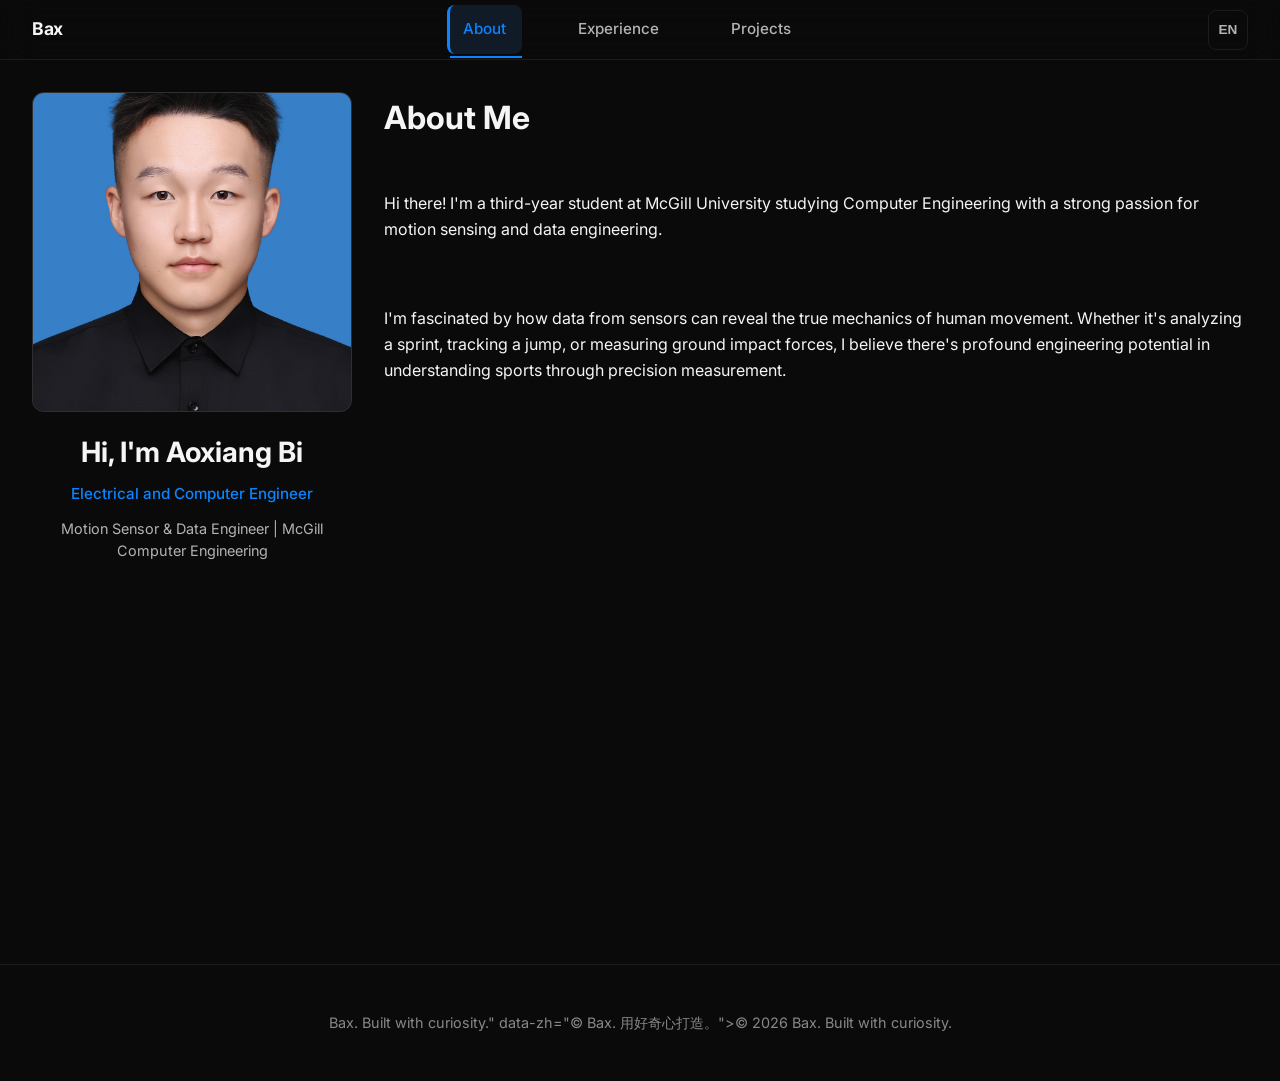
==== index.html @ c78d2fb8 "Initial commit" ====
<!DOCTYPE html>
<html lang="en">
<head>
    <meta charset="UTF-8" />
    <meta name="viewport" content="width=device-width, initial-scale=1" />
    <title>Bax Portfolio</title>
    <meta name="description" content="Minimal personal portfolio for Bax" />
    <link rel="preconnect" href="https://fonts.googleapis.com" />
    <link rel="preconnect" href="https://fonts.gstatic.com" crossorigin />
    <link href="https://fonts.googleapis.com/css2?family=Inter:wght@300;400;500;600;700&display=swap" rel="stylesheet" />
    <link rel="stylesheet" href="styles/main.css" />
</head>
<body>
    <!-- Top Navigation Bar -->
    <nav class="top-nav">
        <div class="nav-container">
            <div class="nav-logo">Bax</div>
            <ul class="nav-links">
                <li><a href="index.html" class="nav-link active" data-en="About" data-zh="关于">About</a></li>
                <li><a href="experience.html" class="nav-link" data-en="Experience" data-zh="经历">Experience</a></li>
                <li><a href="projects.html" class="nav-link" data-en="Projects" data-zh="项目">Projects</a></li>
            </ul>
            <button class="lang-toggle" id="langToggle" aria-label="Toggle language">EN</button>
        </div>
    </nav>

    <div class="layout-container">
        <!-- Left sidebar with profile -->
        <aside class="profile-sidebar">
            <div class="profile-content">
                <div class="profile-avatar">
                    <img src="assets/1.JPG" alt="Aoxiang Bi" />
                </div>
                <div class="profile-info">
                    <h1 class="profile-name" data-en="Hi, I'm Aoxiang Bi" data-zh="你好，我是毕翱翔">Hi, I'm Aoxiang Bi</h1>
                    <p class="profile-title" data-en="Electrical and Computer Engineer" data-zh="电气与计算机工程师">Electrical and Computer Engineer</p>
                    <p class="profile-bio" data-en="Motion Sensor & Data Engineer | McGill Computer Engineering" data-zh="运动传感器&数据工程师 | 麦吉尔大学计算机工程">Motion Sensor & Data Engineer | McGill Computer Engineering</p>
                    <div class="profile-tags">
                    </div>
                </div>
                </aside>

        <!-- Main content area -->
        <main class="main-content">
        <section id="about" class="content-section">
            <h2 data-en="About Me" data-zh="关于我">About Me</h2>
            <div class="section-content">
                <p data-en="Hi there! I'm a third-year student at McGill University studying Computer Engineering with a strong passion for motion sensing and data engineering." data-zh="你好！我是麦吉尔大学计算机工程专业的三年级学生，对运动传感和数据工程充满热情。">Hi there! I'm a third-year student at McGill University studying Computer Engineering with a strong passion for motion sensing and data engineering.</p>
                <p data-en="I'm fascinated by how data from sensors can reveal the true mechanics of human movement. Whether it's analyzing a sprint, tracking a jump, or measuring ground impact forces, I believe there's profound engineering potential in understanding sports through precision measurement." data-zh="我对传感器数据如何揭示人类运动的真实机制着迷。无论是分析冲刺、追踪跳跃还是测量地面冲击力，我相信通过精密测量来理解运动有着深远的工程潜力。">I'm fascinated by how data from sensors can reveal the true mechanics of human movement. Whether it's analyzing a sprint, tracking a jump, or measuring ground impact forces, I believe there's profound engineering potential in understanding sports through precision measurement.</p>
            </div>
        </section>

        </main>
    </div>

    <footer class="footer">
        <p data-en="© <span id=\"year\"></span> Bax. Built with curiosity." data-zh="© <span id=\"year\"></span> Bax. 用好奇心打造。">© <span id="year"></span> Bax. Built with curiosity.</p>
    </footer>

    <script src="scripts/main.js" defer></script>
</body>
</html>
---- styles/main.css ----
:root {
    color-scheme: dark;
    --page-bg: #0a0a0a;
    --sidebar-bg: #1a1a1a;
    --content-bg: #0f0f0f;
    --card-bg: #161616;
    --surface: #1d1d1d;
    --text-primary: #f5f5f5;
    --text-secondary: #b3b3b3;
    --text-muted: #888888;
    --accent: #0a84ff;
    --accent-hover: #0071e3;
    --border: rgba(255, 255, 255, 0.08);
    --border-light: rgba(255, 255, 255, 0.04);
    --radius-lg: 12px;
    --radius-md: 8px;
    --radius-sm: 6px;
    --shadow-sm: 0 2px 8px rgba(0, 0, 0, 0.3);
    --shadow-md: 0 8px 24px rgba(0, 0, 0, 0.4);
}

* {
    box-sizing: border-box;
}

body {
    margin: 0;
    font-family: 'Inter', system-ui, -apple-system, BlinkMacSystemFont, 'Segoe UI', sans-serif;
    background: var(--page-bg);
    color: var(--text-primary);
    line-height: 1.6;
    min-height: 100vh;
}

img, svg {
    max-width: 100%;
    display: block;
}

a {
    color: inherit;
    text-decoration: none;
}

/* Top Navigation */
.top-nav {
    position: fixed;
    top: 0;
    left: 0;
    right: 0;
    height: 60px;
    background: rgba(10, 10, 10, 0.8);
    backdrop-filter: blur(20px);
    border-bottom: 1px solid var(--border);
    z-index: 100;
}

.nav-container {
    max-width: 1400px;
    height: 100%;
    margin: 0 auto;
    padding: 0 2rem;
    display: flex;
    justify-content: space-between;
    align-items: center;
}

.nav-logo {
    font-size: 1.1rem;
    font-weight: 700;
    letter-spacing: -0.02em;
}

.nav-links {
    list-style: none;
    margin: 0;
    padding: 0;
    display: flex;
    gap: 2.5rem;
}

.lang-toggle {
    display: flex;
    align-items: center;
    justify-content: center;
    width: 40px;
    height: 40px;
    border-radius: var(--radius-md);
    background: transparent;
    border: 1px solid var(--border);
    color: var(--text-secondary);
    font-size: 0.85rem;
    font-weight: 600;
    cursor: pointer;
    transition: all 0.2s ease;
    margin-left: 1rem;
}

.lang-toggle:hover {
    color: var(--text-primary);
    border-color: rgba(255, 255, 255, 0.12);
    background: rgba(10, 132, 255, 0.08);
}

.nav-link {
    display: inline-block;
    font-size: 0.95rem;
    color: var(--text-secondary);
    font-weight: 400;
    transition: color 0.2s ease;
    position: relative;
    padding-bottom: 2px;
}

.nav-link::after {
    content: '';
    position: absolute;
    bottom: -4px;
    left: 0;
    width: 0;
    height: 2px;
    background: var(--accent);
    transition: width 0.3s ease;
}

.nav-link:hover {
    color: var(--text-primary);
}

.nav-link.active {
    color: var(--text-primary);
}

.nav-link.active::after {
    width: 100%;
}

/* Layout */
.layout-container {
    display: grid;
    grid-template-columns: 320px 1fr;
    gap: 2rem;
    min-height: 100vh;
    max-width: 1400px;
    margin: 0 auto;
    padding: 2rem;
    padding-top: calc(60px + 2rem);
}

/* Sidebar */
.profile-sidebar {
    position: sticky;
    top: calc(60px + 2rem);
    height: fit-content;
    border-radius: var(--radius-lg);
    background: transparent;
    padding: 0;
    border: none;
}

.profile-content {
    display: flex;
    flex-direction: column;
    gap: 1.5rem;
    text-align: center;
}

.profile-avatar {
    width: 100%;
    aspect-ratio: 1;
    border-radius: var(--radius-lg);
    overflow: hidden;
    background: var(--surface);
    border: 1px solid var(--border);
}

.profile-avatar img {
    width: 100%;
    height: 100%;
    object-fit: cover;
}

.profile-info {
    display: flex;
    flex-direction: column;
    gap: 0.75rem;
}

.profile-name {
    font-size: 1.75rem;
    font-weight: 700;
    margin: 0;
    line-height: 1.2;
}

.profile-title {
    font-size: 0.95rem;
    color: var(--accent);
    font-weight: 500;
    margin: 0;
}

.profile-bio {
    font-size: 0.9rem;
    color: var(--text-secondary);
    margin: 0;
    line-height: 1.5;
}

.profile-tags {
    display: flex;
    flex-wrap: wrap;
    gap: 0.5rem;
    margin-top: 0.5rem;
    justify-content: center;
}

.tag {
    display: inline-block;
    padding: 0.35rem 0.75rem;
    background: var(--surface);
    border: 1px solid var(--border);
    border-radius: var(--radius-sm);
    font-size: 0.8rem;
    color: var(--text-secondary);
    font-weight: 500;
}

.profile-nav ul {
    list-style: none;
    margin: 0;
    padding: 0;
    display: flex;
    flex-direction: column;
    gap: 0.5rem;
    padding-top: 1rem;
    border-top: 1px solid var(--border);
}

.nav-link {
    display: block;
    padding: 0.75rem 1rem;
    border-radius: var(--radius-md);
    color: var(--text-secondary);
    transition: all 0.2s ease;
    font-size: 0.95rem;
    font-weight: 500;
    position: relative;
}

.nav-link:hover {
    color: var(--accent);
    background: rgba(74, 158, 255, 0.08);
}

.nav-link.active {
    color: var(--accent);
    background: rgba(74, 158, 255, 0.12);
    border-left: 3px solid var(--accent);
    padding-left: calc(1rem - 3px);
}

/* Main Content */
.main-content {
    display: flex;
    flex-direction: column;
    gap: 0;
}

.content-section {
    padding: 3rem 0;
    border-bottom: 1px solid var(--border-light);
}

.content-section:first-child {
    padding-top: 0;
}

.content-section:last-child {
    border-bottom: none;
    padding-bottom: 0;
}

.content-section h2 {
    font-size: 2rem;
    font-weight: 700;
    margin: 0 0 2rem 0;
    color: var(--text-primary);
}

.section-content {
    display: flex;
    flex-direction: column;
    gap: 2rem;
}

.experience-item,
.project-item {
    border-radius: var(--radius-md);
    padding: 1.5rem;
    background: var(--surface);
    border: 1px solid var(--border);
    transition: all 0.2s ease;
}

.experience-item:hover,
.project-item:hover {
    background: rgba(10, 132, 255, 0.04);
    border-color: rgba(10, 132, 255, 0.2);
}

.experience-item h3,
.project-item h3 {
    font-size: 1.15rem;
    margin: 0 0 0.5rem 0;
    color: var(--text-primary);
}

.meta {
    font-size: 0.85rem;
    color: var(--text-muted);
    margin: 0 0 0.75rem 0;
    text-transform: uppercase;
    letter-spacing: 0.05em;
    font-weight: 500;
}

.experience-item p,
.project-item p {
    margin: 0;
    color: var(--text-secondary);
    font-size: 0.95rem;
    line-height: 1.6;
}

/* Footer */
.footer {
    margin-top: 4rem;
    padding: 2rem 0;
    border-top: 1px solid var(--border);
    text-align: center;
    color: var(--text-muted);
    font-size: 0.9rem;
}

/* Responsive */
@media (max-width: 1024px) {
    .layout-container {
        grid-template-columns: 280px 1fr;
        gap: 1.5rem;
        padding: 1.5rem;
        padding-top: calc(60px + 1.5rem);
    }
    
    .nav-links {
        gap: 2rem;
    }
    
    .nav-link {
        font-size: 0.9rem;
    }
}

@media (max-width: 768px) {
    .nav-container {
        padding: 0 1rem;
    }
    
    .nav-logo {
        font-size: 1rem;
    }
    
    .nav-links {
        gap: 1.5rem;
    }
    
    .nav-link {
        font-size: 0.85rem;
    }
    
    .layout-container {
        grid-template-columns: 1fr;
        gap: 1rem;
        padding: 1rem;
        padding-top: calc(60px + 1rem);
    }
    
    .profile-sidebar {
        position: static;
    }
    
    .content-section h2 {
        font-size: 1.5rem;
    }
}

@media (max-width: 480px) {
    .top-nav {
        height: 50px;
    }
    
    .nav-container {
        padding: 0 0.75rem;
    }
    
    .nav-logo {
        font-size: 0.95rem;
    }
    
    .nav-links {
        gap: 1rem;
    }
    
    .nav-link {
        font-size: 0.8rem;
    }
    
    .layout-container {
        padding: 0.75rem;
        padding-top: calc(50px + 0.75rem);
    }
    
    .profile-name {
        font-size: 1.5rem;
    }
    
    .content-section {
        padding: 2rem 0;
    }
}




nav a:focus-visible {
    color: var(--text-primary);
    background: rgba(10, 132, 255, 0.12);
}
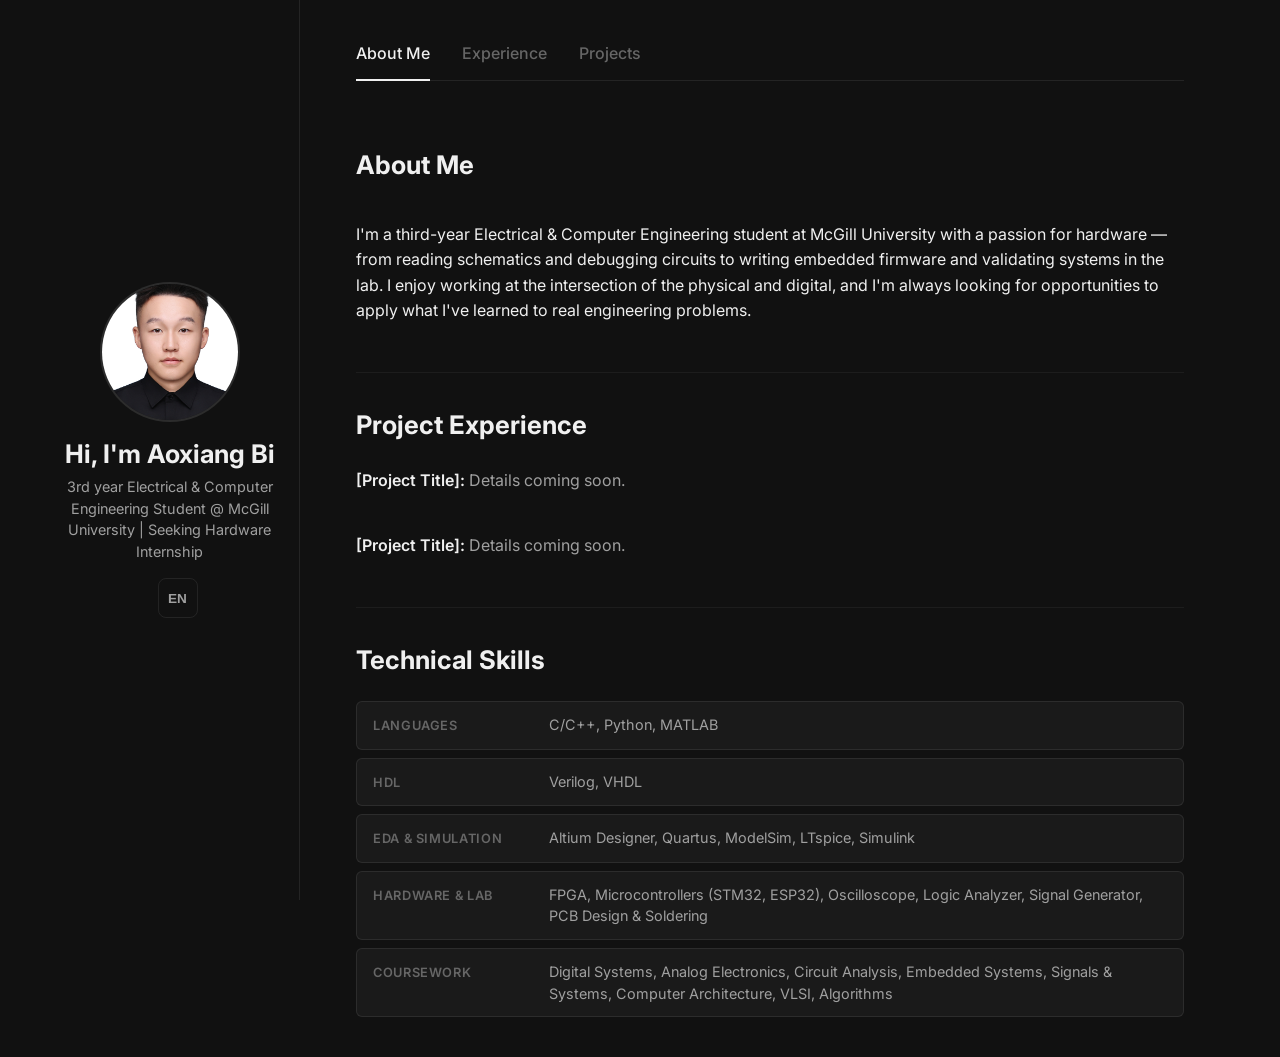
==== commit 0e2a7a0f: "first version" ====
--- a/index.html
+++ b/index.html
@@ -11,19 +11,6 @@
     <link rel="stylesheet" href="styles/main.css" />
 </head>
 <body>
-    <!-- Top Navigation Bar -->
-    <nav class="top-nav">
-        <div class="nav-container">
-            <div class="nav-logo">Bax</div>
-            <ul class="nav-links">
-                <li><a href="index.html" class="nav-link active" data-en="About" data-zh="关于">About</a></li>
-                <li><a href="experience.html" class="nav-link" data-en="Experience" data-zh="经历">Experience</a></li>
-                <li><a href="projects.html" class="nav-link" data-en="Projects" data-zh="项目">Projects</a></li>
-            </ul>
-            <button class="lang-toggle" id="langToggle" aria-label="Toggle language">EN</button>
-        </div>
-    </nav>
-
     <div class="layout-container">
         <!-- Left sidebar with profile -->
         <aside class="profile-sidebar">
@@ -33,30 +20,71 @@
                 </div>
                 <div class="profile-info">
                     <h1 class="profile-name" data-en="Hi, I'm Aoxiang Bi" data-zh="你好，我是毕翱翔">Hi, I'm Aoxiang Bi</h1>
-                    <p class="profile-title" data-en="Electrical and Computer Engineer" data-zh="电气与计算机工程师">Electrical and Computer Engineer</p>
-                    <p class="profile-bio" data-en="Motion Sensor & Data Engineer | McGill Computer Engineering" data-zh="运动传感器&数据工程师 | 麦吉尔大学计算机工程">Motion Sensor & Data Engineer | McGill Computer Engineering</p>
-                    <div class="profile-tags">
-                    </div>
+                    <p class="profile-bio" data-en="3rd year Electrical &amp; Computer Engineering Student @ McGill University | Seeking Hardware Internship" data-zh="麦吉尔大学电子与计算机工程专业三年级 | 寻求硬件实习机会">3rd year Electrical &amp; Computer Engineering Student @ McGill University | Seeking Hardware Internship</p>
                 </div>
-                </aside>
+                <button class="lang-toggle" id="langToggle" aria-label="Toggle language">EN</button>
+            </div>
+        </aside>
 
         <!-- Main content area -->
         <main class="main-content">
+
+            <nav class="content-tabs">
+                <a href="index.html" class="tab-link active" data-en="About Me" data-zh="关于我">About Me</a>
+                <a href="experience.html" class="tab-link" data-en="Experience" data-zh="经历">Experience</a>
+                <a href="projects.html" class="tab-link" data-en="Projects" data-zh="项目">Projects</a>
+            </nav>
+
         <section id="about" class="content-section">
             <h2 data-en="About Me" data-zh="关于我">About Me</h2>
             <div class="section-content">
-                <p data-en="Hi there! I'm a third-year student at McGill University studying Computer Engineering with a strong passion for motion sensing and data engineering." data-zh="你好！我是麦吉尔大学计算机工程专业的三年级学生，对运动传感和数据工程充满热情。">Hi there! I'm a third-year student at McGill University studying Computer Engineering with a strong passion for motion sensing and data engineering.</p>
-                <p data-en="I'm fascinated by how data from sensors can reveal the true mechanics of human movement. Whether it's analyzing a sprint, tracking a jump, or measuring ground impact forces, I believe there's profound engineering potential in understanding sports through precision measurement." data-zh="我对传感器数据如何揭示人类运动的真实机制着迷。无论是分析冲刺、追踪跳跃还是测量地面冲击力，我相信通过精密测量来理解运动有着深远的工程潜力。">I'm fascinated by how data from sensors can reveal the true mechanics of human movement. Whether it's analyzing a sprint, tracking a jump, or measuring ground impact forces, I believe there's profound engineering potential in understanding sports through precision measurement.</p>
+                <p data-en="I'm a third-year Electrical &amp; Computer Engineering student at McGill University with a passion for hardware — from reading schematics and debugging circuits to writing embedded firmware and validating systems in the lab. I enjoy working at the intersection of the physical and digital, and I'm always looking for opportunities to apply what I've learned to real engineering problems." data-zh="我是麦吉尔大学电子与计算机工程专业三年级学生，对硬件充满热情——从读懂原理图、调试电路，到编写嵌入式固件和在实验室中验证系统。我享受在物理与数字世界交汇处工作，始终寻找将所学应用于真实工程问题的机会。我正积极寻找硬件方向的实习机会，尤其关注测试与验证相关岗位。">I'm a third-year Electrical &amp; Computer Engineering student at McGill University with a passion for hardware — from reading schematics and debugging circuits to writing embedded firmware and validating systems in the lab. I enjoy working at the intersection of the physical and digital, and I'm always looking for opportunities to apply what I've learned to real engineering problems. I'm actively seeking hardware internship opportunities, with a particular interest in test and validation roles.</p>
+            </div>
+        </section>
+
+        <section id="project-experience" class="content-section">
+            <h2 data-en="Project Experience" data-zh="项目经历">Project Experience</h2>
+            <div class="section-content">
+                <div class="project-entry">
+                    <p><strong class="project-label" data-en="[Project Title]:" data-zh="[项目标题]:">[Project Title]:</strong> <span data-en="Details coming soon." data-zh="详情即将补充。">Details coming soon.</span></p>
+                </div>
+                <div class="project-entry">
+                    <p><strong class="project-label" data-en="[Project Title]:" data-zh="[项目标题]:">[Project Title]:</strong> <span data-en="Details coming soon." data-zh="详情即将补充。">Details coming soon.</span></p>
+                </div>
+            </div>
+        </section>
+
+        <section id="skills" class="content-section">
+            <h2 data-en="Technical Skills" data-zh="技术技能">Technical Skills</h2>
+            <div class="section-content">
+                <div class="skills-list">
+                    <div class="skill-row">
+                        <span class="skill-label" data-en="Languages" data-zh="编程语言">Languages</span>
+                        <span class="skill-value">C/C++, Python, MATLAB</span>
+                    </div>
+                    <div class="skill-row">
+                        <span class="skill-label" data-en="HDL" data-zh="硬件描述语言">HDL</span>
+                        <span class="skill-value">Verilog, VHDL</span>
+                    </div>
+                    <div class="skill-row">
+                        <span class="skill-label" data-en="EDA &amp; Simulation" data-zh="EDA与仿真">EDA &amp; Simulation</span>
+                        <span class="skill-value">Altium Designer, Quartus, ModelSim, LTspice, Simulink</span>
+                    </div>
+                    <div class="skill-row">
+                        <span class="skill-label" data-en="Hardware &amp; Lab" data-zh="硬件与实验室">Hardware &amp; Lab</span>
+                        <span class="skill-value">FPGA, Microcontrollers (STM32, ESP32), Oscilloscope, Logic Analyzer, Signal Generator, PCB Design &amp; Soldering</span>
+                    </div>
+                    <div class="skill-row">
+                        <span class="skill-label" data-en="Coursework" data-zh="相关课程">Coursework</span>
+                        <span class="skill-value">Digital Systems, Analog Electronics, Circuit Analysis, Embedded Systems, Signals &amp; Systems, Computer Architecture, VLSI, Algorithms</span>
+                    </div>
+                </div>
             </div>
         </section>
 
         </main>
     </div>
 
-    <footer class="footer">
-        <p data-en="© <span id=\"year\"></span> Bax. Built with curiosity." data-zh="© <span id=\"year\"></span> Bax. 用好奇心打造。">© <span id="year"></span> Bax. Built with curiosity.</p>
-    </footer>
-
     <script src="scripts/main.js" defer></script>
 </body>
 </html>
--- a/styles/main.css
+++ b/styles/main.css
@@ -1,17 +1,17 @@
 :root {
     color-scheme: dark;
-    --page-bg: #0a0a0a;
-    --sidebar-bg: #1a1a1a;
-    --content-bg: #0f0f0f;
-    --card-bg: #161616;
-    --surface: #1d1d1d;
-    --text-primary: #f5f5f5;
-    --text-secondary: #b3b3b3;
-    --text-muted: #888888;
+    --page-bg: #111111;
+    --sidebar-bg: #111111;
+    --content-bg: #111111;
+    --card-bg: #1a1a1a;
+    --surface: #1a1a1a;
+    --text-primary: #f0f0f0;
+    --text-secondary: #a0a0a0;
+    --text-muted: #666666;
     --accent: #0a84ff;
     --accent-hover: #0071e3;
     --border: rgba(255, 255, 255, 0.08);
-    --border-light: rgba(255, 255, 255, 0.04);
+    --border-light: rgba(255, 255, 255, 0.05);
     --radius-lg: 12px;
     --radius-md: 8px;
     --radius-sm: 6px;
@@ -138,40 +138,45 @@
 /* Layout */
 .layout-container {
     display: grid;
-    grid-template-columns: 320px 1fr;
-    gap: 2rem;
+    grid-template-columns: 260px 1fr;
+    gap: 0;
     min-height: 100vh;
-    max-width: 1400px;
+    max-width: 1200px;
     margin: 0 auto;
-    padding: 2rem;
-    padding-top: calc(60px + 2rem);
+    padding: 0;
 }
 
 /* Sidebar */
 .profile-sidebar {
     position: sticky;
-    top: calc(60px + 2rem);
-    height: fit-content;
-    border-radius: var(--radius-lg);
-    background: transparent;
-    padding: 0;
-    border: none;
+    top: 0;
+    height: 100vh;
+    background: var(--sidebar-bg);
+    border-right: 1px solid var(--border);
+    display: flex;
+    align-items: center;
+    justify-content: center;
+    padding: 2rem 1.5rem;
+    overflow-y: auto;
 }
 
 .profile-content {
     display: flex;
     flex-direction: column;
-    gap: 1.5rem;
+    gap: 1rem;
     text-align: center;
+    align-items: center;
+    width: 100%;
 }
 
 .profile-avatar {
-    width: 100%;
-    aspect-ratio: 1;
-    border-radius: var(--radius-lg);
+    width: 140px;
+    height: 140px;
+    border-radius: 50%;
     overflow: hidden;
     background: var(--surface);
-    border: 1px solid var(--border);
+    border: 2px solid var(--border);
+    flex-shrink: 0;
 }
 
 .profile-avatar img {
@@ -183,14 +188,14 @@
 .profile-info {
     display: flex;
     flex-direction: column;
-    gap: 0.75rem;
+    gap: 0.4rem;
 }
 
 .profile-name {
-    font-size: 1.75rem;
+    font-size: 1.6rem;
     font-weight: 700;
     margin: 0;
-    line-height: 1.2;
+    line-height: 1.25;
 }
 
 .profile-title {
@@ -265,15 +270,13 @@
     display: flex;
     flex-direction: column;
     gap: 0;
+    padding: 2.5rem 3.5rem;
+    min-height: 100vh;
 }
 
 .content-section {
-    padding: 3rem 0;
+    padding: 2rem 0;
     border-bottom: 1px solid var(--border-light);
-}
-
-.content-section:first-child {
-    padding-top: 0;
 }
 
 .content-section:last-child {
@@ -282,16 +285,16 @@
 }
 
 .content-section h2 {
-    font-size: 2rem;
+    font-size: 1.6rem;
     font-weight: 700;
-    margin: 0 0 2rem 0;
+    margin: 0 0 1.25rem 0;
     color: var(--text-primary);
 }
 
 .section-content {
     display: flex;
     flex-direction: column;
-    gap: 2rem;
+    gap: 1.25rem;
 }
 
 .experience-item,
@@ -333,62 +336,127 @@
     line-height: 1.6;
 }
 
+/* Skills */
+.skills-list {
+    display: flex;
+    flex-direction: column;
+    gap: 0.5rem;
+}
+
+.skill-row {
+    display: grid;
+    grid-template-columns: 160px 1fr;
+    gap: 1rem;
+    padding: 0.75rem 1rem;
+    background: var(--surface);
+    border: 1px solid var(--border);
+    border-radius: var(--radius-sm);
+    align-items: baseline;
+}
+
+.skill-label {
+    font-size: 0.8rem;
+    font-weight: 600;
+    color: var(--text-muted);
+    text-transform: uppercase;
+    letter-spacing: 0.05em;
+    white-space: nowrap;
+}
+
+.skill-value {
+    font-size: 0.9rem;
+    color: var(--text-secondary);
+    line-height: 1.5;
+}
+
+@media (max-width: 600px) {
+    .skill-row {
+        grid-template-columns: 1fr;
+        gap: 0.25rem;
+    }
+}
+
+/* Content Tabs */
+.content-tabs {
+    display: flex;
+    gap: 2rem;
+    border-bottom: 1px solid var(--border);
+    margin-bottom: 2rem;
+}
+
+.tab-link {
+    font-size: 1rem;
+    font-weight: 500;
+    color: var(--text-muted);
+    padding-bottom: 0.75rem;
+    border-bottom: 2px solid transparent;
+    position: relative;
+    top: 1px;
+    transition: color 0.2s ease;
+    text-decoration: none;
+    display: inline-block;
+}
+
+.tab-link:hover {
+    color: var(--text-primary);
+}
+
+.tab-link.active {
+    color: var(--text-primary);
+    border-bottom-color: var(--text-primary);
+}
+
+/* Project Entries */
+.project-entry p {
+    color: var(--text-secondary);
+    line-height: 1.8;
+    margin: 0 0 1rem 0;
+    font-size: 1rem;
+}
+
+.project-label {
+    color: var(--text-primary);
+    font-weight: 600;
+}
+
 /* Footer */
 .footer {
-    margin-top: 4rem;
-    padding: 2rem 0;
-    border-top: 1px solid var(--border);
-    text-align: center;
-    color: var(--text-muted);
-    font-size: 0.9rem;
+    display: none;
 }
 
 /* Responsive */
 @media (max-width: 1024px) {
     .layout-container {
-        grid-template-columns: 280px 1fr;
-        gap: 1.5rem;
-        padding: 1.5rem;
-        padding-top: calc(60px + 1.5rem);
-    }
-    
-    .nav-links {
-        gap: 2rem;
-    }
-    
-    .nav-link {
-        font-size: 0.9rem;
+        grid-template-columns: 230px 1fr;
+    }
+
+    .main-content {
+        padding: 2rem 2.5rem;
     }
 }
 
 @media (max-width: 768px) {
-    .nav-container {
-        padding: 0 1rem;
-    }
-    
-    .nav-logo {
-        font-size: 1rem;
-    }
-    
-    .nav-links {
-        gap: 1.5rem;
-    }
-    
-    .nav-link {
-        font-size: 0.85rem;
-    }
-    
     .layout-container {
         grid-template-columns: 1fr;
-        gap: 1rem;
-        padding: 1rem;
-        padding-top: calc(60px + 1rem);
-    }
-    
+    }
+
     .profile-sidebar {
         position: static;
-    }
-    
+        height: auto;
+        border-right: none;
+        border-bottom: 1px solid var(--border);
+        padding: 2.5rem 1.5rem;
+    }
+
+    .profile-avatar {
+        width: 140px;
+        height: 140px;
+    }
+
+    .main-content {
+        padding: 2rem 1.5rem;
+    }
+
     .content-section h2 {
         font-size: 1.5rem;
     }
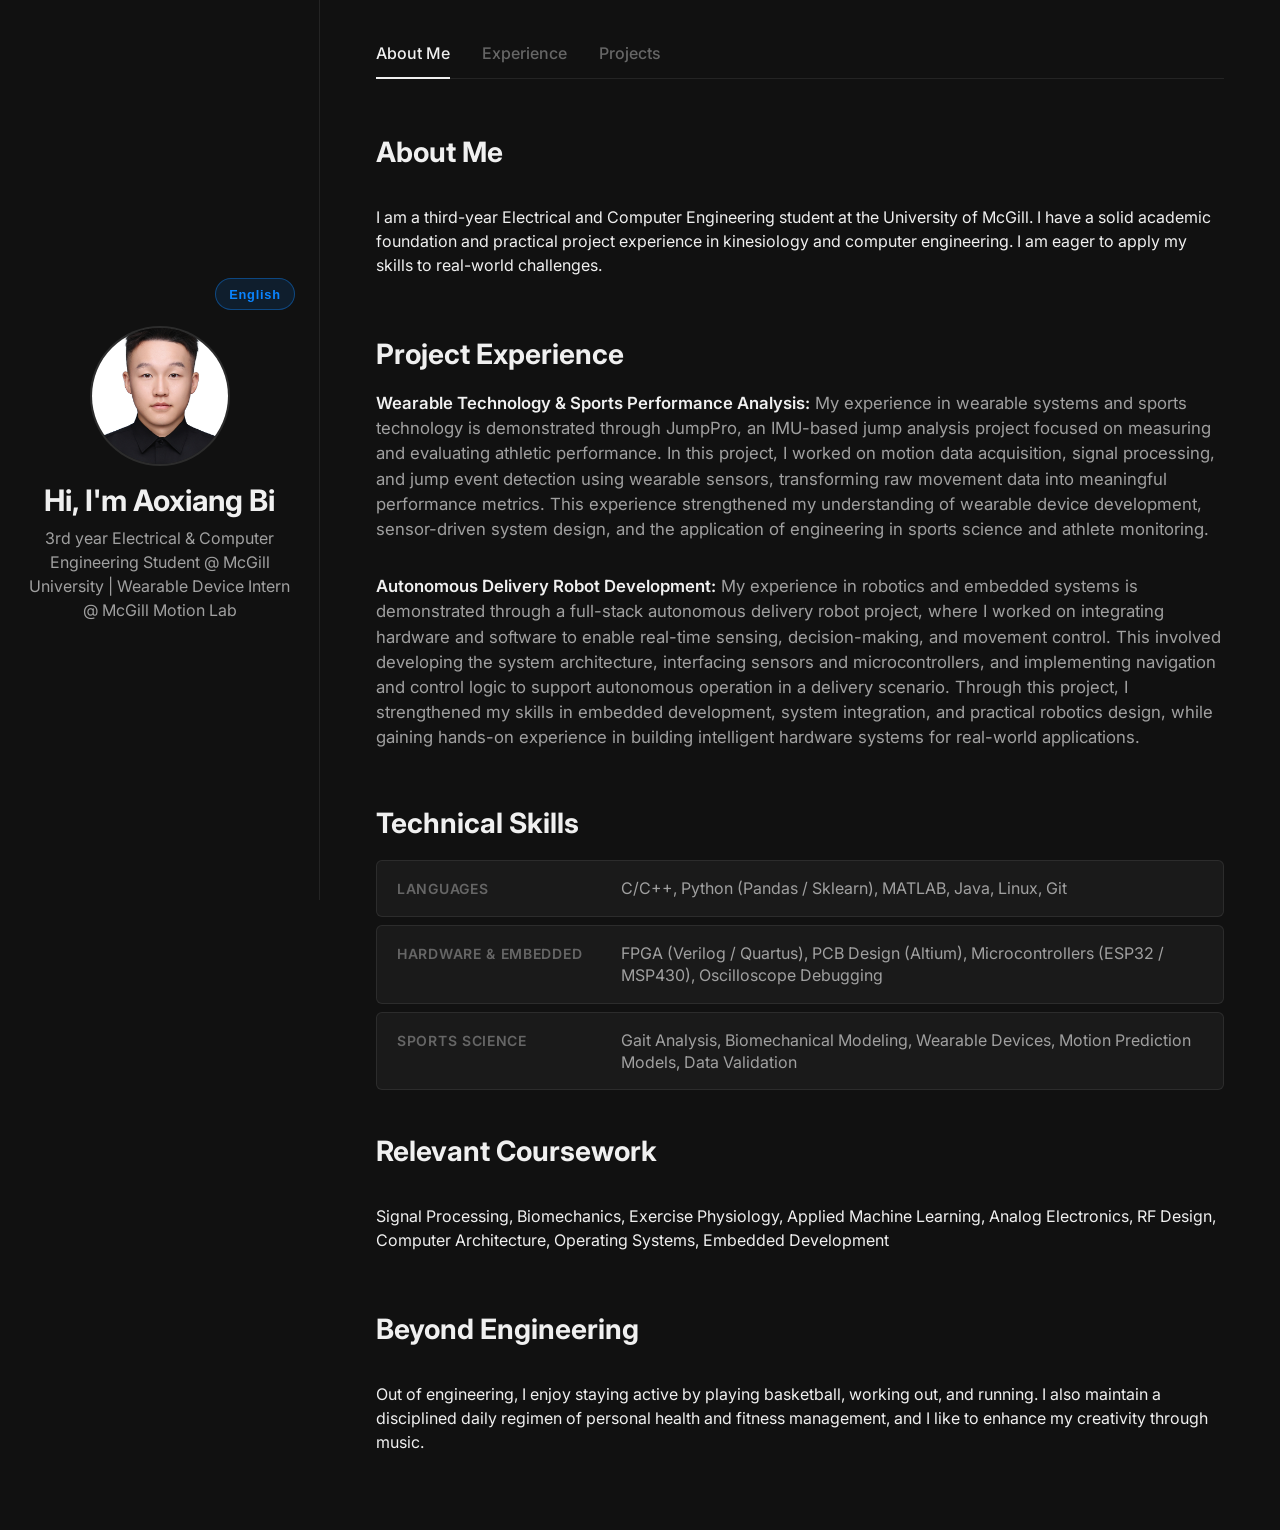
==== commit 98ad43bf: "Final" ====
--- a/index.html
+++ b/index.html
@@ -15,14 +15,14 @@
         <!-- Left sidebar with profile -->
         <aside class="profile-sidebar">
             <div class="profile-content">
+                <button class="lang-toggle" id="langToggle" aria-label="Toggle language">English</button>
                 <div class="profile-avatar">
                     <img src="assets/1.JPG" alt="Aoxiang Bi" />
                 </div>
                 <div class="profile-info">
                     <h1 class="profile-name" data-en="Hi, I'm Aoxiang Bi" data-zh="你好，我是毕翱翔">Hi, I'm Aoxiang Bi</h1>
-                    <p class="profile-bio" data-en="3rd year Electrical &amp; Computer Engineering Student @ McGill University | Seeking Hardware Internship" data-zh="麦吉尔大学电子与计算机工程专业三年级 | 寻求硬件实习机会">3rd year Electrical &amp; Computer Engineering Student @ McGill University | Seeking Hardware Internship</p>
+                    <p class="profile-bio" data-en="3rd year Electrical &amp; Computer Engineering Student @ McGill University | Wearable Device Intern @ McGill Motion Lab" data-zh="麦吉尔大学电子与计算机工程专业三年级 | 麦吉尔运动实验室可穿戴设备实习生">3rd year Electrical &amp; Computer Engineering Student @ McGill University | Wearable Device Intern @ McGill Motion Lab</p>
                 </div>
-                <button class="lang-toggle" id="langToggle" aria-label="Toggle language">EN</button>
             </div>
         </aside>
 
@@ -38,7 +38,7 @@
         <section id="about" class="content-section">
             <h2 data-en="About Me" data-zh="关于我">About Me</h2>
             <div class="section-content">
-                <p data-en="I'm a third-year Electrical &amp; Computer Engineering student at McGill University with a passion for hardware — from reading schematics and debugging circuits to writing embedded firmware and validating systems in the lab. I enjoy working at the intersection of the physical and digital, and I'm always looking for opportunities to apply what I've learned to real engineering problems." data-zh="我是麦吉尔大学电子与计算机工程专业三年级学生，对硬件充满热情——从读懂原理图、调试电路，到编写嵌入式固件和在实验室中验证系统。我享受在物理与数字世界交汇处工作，始终寻找将所学应用于真实工程问题的机会。我正积极寻找硬件方向的实习机会，尤其关注测试与验证相关岗位。">I'm a third-year Electrical &amp; Computer Engineering student at McGill University with a passion for hardware — from reading schematics and debugging circuits to writing embedded firmware and validating systems in the lab. I enjoy working at the intersection of the physical and digital, and I'm always looking for opportunities to apply what I've learned to real engineering problems. I'm actively seeking hardware internship opportunities, with a particular interest in test and validation roles.</p>
+                <p data-en="I am a third-year Electrical and Computer Engineering student at the University of McGill. I have a solid academic foundation and practical project experience in kinesiology and computer engineering. I am eager to apply my skills to real-world challenges." data-zh="我是麦吉尔大学电子与计算机工程专业三年级学生，具备扎实的学术基础，以及在运动机能学与计算机工程方向的实践项目经验。我渴望将所学技能应用于真实世界的挑战中。">I am a third-year Electrical and Computer Engineering student at the University of McGill. I have a solid academic foundation and practical project experience in kinesiology and computer engineering. I am eager to apply my skills to real-world challenges.</p>
             </div>
         </section>
 
@@ -46,10 +46,10 @@
             <h2 data-en="Project Experience" data-zh="项目经历">Project Experience</h2>
             <div class="section-content">
                 <div class="project-entry">
-                    <p><strong class="project-label" data-en="[Project Title]:" data-zh="[项目标题]:">[Project Title]:</strong> <span data-en="Details coming soon." data-zh="详情即将补充。">Details coming soon.</span></p>
+                    <p><strong class="project-label" data-en="Wearable Technology &amp; Sports Performance Analysis:" data-zh="可穿戴技术与运动表现分析：">Wearable Technology &amp; Sports Performance Analysis:</strong> <span data-en="My experience in wearable systems and sports technology is demonstrated through JumpPro, an IMU-based jump analysis project focused on measuring and evaluating athletic performance. In this project, I worked on motion data acquisition, signal processing, and jump event detection using wearable sensors, transforming raw movement data into meaningful performance metrics. This experience strengthened my understanding of wearable device development, sensor-driven system design, and the application of engineering in sports science and athlete monitoring." data-zh="我在可穿戴系统与运动技术领域的经验体现于 JumpPro 项目——一个基于 IMU 的跳跃分析系统，专注于运动表现的测量与评估。项目中，我负责运动数据采集、信号处理以及基于可穿戴传感器的跳跃事件检测，将原始动作数据转化为有意义的表现指标。这段经历加深了我对可穿戴设备开发、传感器驱动系统设计，以及工程技术在运动科学与运动员监测中应用的理解。">My experience in wearable systems and sports technology is demonstrated through JumpPro, an IMU-based jump analysis project focused on measuring and evaluating athletic performance. In this project, I worked on motion data acquisition, signal processing, and jump event detection using wearable sensors, transforming raw movement data into meaningful performance metrics. This experience strengthened my understanding of wearable device development, sensor-driven system design, and the application of engineering in sports science and athlete monitoring.</span></p>
                 </div>
                 <div class="project-entry">
-                    <p><strong class="project-label" data-en="[Project Title]:" data-zh="[项目标题]:">[Project Title]:</strong> <span data-en="Details coming soon." data-zh="详情即将补充。">Details coming soon.</span></p>
+                    <p><strong class="project-label" data-en="Autonomous Delivery Robot Development:" data-zh="自主配送机器人开发：">Autonomous Delivery Robot Development:</strong> <span data-en="My experience in robotics and embedded systems is demonstrated through a full-stack autonomous delivery robot project, where I worked on integrating hardware and software to enable real-time sensing, decision-making, and movement control. This involved developing the system architecture, interfacing sensors and microcontrollers, and implementing navigation and control logic to support autonomous operation in a delivery scenario. Through this project, I strengthened my skills in embedded development, system integration, and practical robotics design, while gaining hands-on experience in building intelligent hardware systems for real-world applications." data-zh="我在机器人与嵌入式系统领域的经验体现于一个全栈自主配送机器人项目，负责软硬件集成，实现实时感知、决策与运动控制。工作内容涵盖系统架构设计、传感器与微控制器接口开发，以及导航与控制逻辑实现，以支持配送场景中的自主运行。通过该项目，我提升了嵌入式开发、系统集成与实用机器人设计能力，并积累了构建面向真实应用的智能硬件系统的实践经验。">My experience in robotics and embedded systems is demonstrated through a full-stack autonomous delivery robot project, where I worked on integrating hardware and software to enable real-time sensing, decision-making, and movement control. This involved developing the system architecture, interfacing sensors and microcontrollers, and implementing navigation and control logic to support autonomous operation in a delivery scenario. Through this project, I strengthened my skills in embedded development, system integration, and practical robotics design, while gaining hands-on experience in building intelligent hardware systems for real-world applications.</span></p>
                 </div>
             </div>
         </section>
@@ -60,25 +60,31 @@
                 <div class="skills-list">
                     <div class="skill-row">
                         <span class="skill-label" data-en="Languages" data-zh="编程语言">Languages</span>
-                        <span class="skill-value">C/C++, Python, MATLAB</span>
+                        <span class="skill-value">C/C++, Python (Pandas / Sklearn), MATLAB, Java, Linux, Git</span>
                     </div>
                     <div class="skill-row">
-                        <span class="skill-label" data-en="HDL" data-zh="硬件描述语言">HDL</span>
-                        <span class="skill-value">Verilog, VHDL</span>
+                        <span class="skill-label" data-en="Hardware &amp; Embedded" data-zh="硬件与嵌入式">Hardware &amp; Embedded</span>
+                        <span class="skill-value">FPGA (Verilog / Quartus), PCB Design (Altium), Microcontrollers (ESP32 / MSP430), Oscilloscope Debugging</span>
                     </div>
                     <div class="skill-row">
-                        <span class="skill-label" data-en="EDA &amp; Simulation" data-zh="EDA与仿真">EDA &amp; Simulation</span>
-                        <span class="skill-value">Altium Designer, Quartus, ModelSim, LTspice, Simulink</span>
-                    </div>
-                    <div class="skill-row">
-                        <span class="skill-label" data-en="Hardware &amp; Lab" data-zh="硬件与实验室">Hardware &amp; Lab</span>
-                        <span class="skill-value">FPGA, Microcontrollers (STM32, ESP32), Oscilloscope, Logic Analyzer, Signal Generator, PCB Design &amp; Soldering</span>
-                    </div>
-                    <div class="skill-row">
-                        <span class="skill-label" data-en="Coursework" data-zh="相关课程">Coursework</span>
-                        <span class="skill-value">Digital Systems, Analog Electronics, Circuit Analysis, Embedded Systems, Signals &amp; Systems, Computer Architecture, VLSI, Algorithms</span>
+                        <span class="skill-label" data-en="Sports Science" data-zh="运动科学">Sports Science</span>
+                        <span class="skill-value">Gait Analysis, Biomechanical Modeling, Wearable Devices, Motion Prediction Models, Data Validation</span>
                     </div>
                 </div>
+            </div>
+        </section>
+
+        <section id="coursework" class="content-section">
+            <h2 data-en="Relevant Coursework" data-zh="相关课程">Relevant Coursework</h2>
+            <div class="section-content">
+                <p data-en="Signal Processing, Biomechanics, Exercise Physiology, Applied Machine Learning, Analog Electronics, RF Design, Computer Architecture, Operating Systems, Embedded Development" data-zh="信号处理、生物力学、运动生理学、应用机器学习、模拟电子学、射频设计、计算机体系结构、操作系统、嵌入式开发">Signal Processing, Biomechanics, Exercise Physiology, Applied Machine Learning, Analog Electronics, RF Design, Computer Architecture, Operating Systems, Embedded Development</p>
+            </div>
+        </section>
+
+        <section id="beyond-engineering" class="content-section">
+            <h2 data-en="Beyond Engineering" data-zh="工程之外">Beyond Engineering</h2>
+            <div class="section-content">
+                <p data-en="Out of engineering, I enjoy staying active by playing basketball, working out, and running. I also maintain a disciplined daily regimen of personal health and fitness management, and I like to enhance my creativity through music." data-zh="工程之外，我喜欢通过打篮球、健身和跑步保持活力。我也坚持规律的日常健康管理，并通过音乐来激发创造力。">Out of engineering, I enjoy staying active by playing basketball, working out, and running. I also maintain a disciplined daily regimen of personal health and fitness management, and I like to enhance my creativity through music.</p>
             </div>
         </section>
 
--- a/styles/main.css
+++ b/styles/main.css
@@ -28,7 +28,7 @@
     font-family: 'Inter', system-ui, -apple-system, BlinkMacSystemFont, 'Segoe UI', sans-serif;
     background: var(--page-bg);
     color: var(--text-primary);
-    line-height: 1.6;
+    line-height: 1.5;
     min-height: 100vh;
 }
 
@@ -83,23 +83,24 @@
     display: flex;
     align-items: center;
     justify-content: center;
-    width: 40px;
-    height: 40px;
-    border-radius: var(--radius-md);
-    background: transparent;
-    border: 1px solid var(--border);
-    color: var(--text-secondary);
-    font-size: 0.85rem;
-    font-weight: 600;
+    width: 80px;
+    height: 32px;
+    border-radius: 999px;
+    background: rgba(10, 132, 255, 0.12);
+    border: 1px solid rgba(10, 132, 255, 0.4);
+    color: var(--accent);
+    font-size: 0.8rem;
+    font-weight: 700;
+    letter-spacing: 0.06em;
     cursor: pointer;
     transition: all 0.2s ease;
-    margin-left: 1rem;
+    align-self: flex-end;
 }
 
 .lang-toggle:hover {
-    color: var(--text-primary);
-    border-color: rgba(255, 255, 255, 0.12);
-    background: rgba(10, 132, 255, 0.08);
+    background: rgba(10, 132, 255, 0.22);
+    border-color: var(--accent);
+    color: #fff;
 }
 
 .nav-link {
@@ -138,10 +139,10 @@
 /* Layout */
 .layout-container {
     display: grid;
-    grid-template-columns: 260px 1fr;
+    grid-template-columns: 320px 1fr;
     gap: 0;
     min-height: 100vh;
-    max-width: 1200px;
+    max-width: 1280px;
     margin: 0 auto;
     padding: 0;
 }
@@ -192,7 +193,7 @@
 }
 
 .profile-name {
-    font-size: 1.6rem;
+    font-size: 1.85rem;
     font-weight: 700;
     margin: 0;
     line-height: 1.25;
@@ -206,7 +207,7 @@
 }
 
 .profile-bio {
-    font-size: 0.9rem;
+    font-size: 1rem;
     color: var(--text-secondary);
     margin: 0;
     line-height: 1.5;
@@ -275,19 +276,13 @@
 }
 
 .content-section {
-    padding: 2rem 0;
-    border-bottom: 1px solid var(--border-light);
-}
-
-.content-section:last-child {
-    border-bottom: none;
-    padding-bottom: 0;
+    padding: 1.25rem 0;
 }
 
 .content-section h2 {
-    font-size: 1.6rem;
+    font-size: 1.75rem;
     font-weight: 700;
-    margin: 0 0 1.25rem 0;
+    margin: 0 0 1rem 0;
     color: var(--text-primary);
 }
 
@@ -332,8 +327,8 @@
 .project-item p {
     margin: 0;
     color: var(--text-secondary);
-    font-size: 0.95rem;
-    line-height: 1.6;
+    font-size: 1.05rem;
+    line-height: 1.5;
 }
 
 /* Skills */
@@ -345,9 +340,9 @@
 
 .skill-row {
     display: grid;
-    grid-template-columns: 160px 1fr;
-    gap: 1rem;
-    padding: 0.75rem 1rem;
+    grid-template-columns: 200px 1fr;
+    gap: 1.5rem;
+    padding: 1rem 1.25rem;
     background: var(--surface);
     border: 1px solid var(--border);
     border-radius: var(--radius-sm);
@@ -355,7 +350,7 @@
 }
 
 .skill-label {
-    font-size: 0.8rem;
+    font-size: 0.875rem;
     font-weight: 600;
     color: var(--text-muted);
     text-transform: uppercase;
@@ -364,9 +359,9 @@
 }
 
 .skill-value {
-    font-size: 0.9rem;
-    color: var(--text-secondary);
-    line-height: 1.5;
+    font-size: 1rem;
+    color: var(--text-secondary);
+    line-height: 1.4;
 }
 
 @media (max-width: 600px) {
@@ -409,14 +404,286 @@
 /* Project Entries */
 .project-entry p {
     color: var(--text-secondary);
-    line-height: 1.8;
-    margin: 0 0 1rem 0;
+    line-height: 1.5;
+    margin: 0 0 0.75rem 0;
+    font-size: 1.05rem;
+}
+
+.project-label {
+    color: var(--text-primary);
+    font-weight: 600;
+}
+
+/* Experience item header */
+.experience-header {
+    display: flex;
+    justify-content: space-between;
+    align-items: flex-start;
+    gap: 1rem;
+    margin-bottom: 1rem;
+}
+
+.experience-header h3 {
+    font-size: 1.15rem;
+    margin: 0 0 0.25rem 0;
+    color: var(--text-primary);
+}
+
+.experience-org {
+    font-size: 0.95rem;
+    color: var(--accent);
+    font-weight: 500;
+    margin: 0;
+}
+
+.experience-header .meta {
+    margin: 0;
+    white-space: nowrap;
+    flex-shrink: 0;
+}
+
+.experience-bullets {
+    margin: 0;
+    padding-left: 1.25rem;
+    display: flex;
+    flex-direction: column;
+    gap: 0.6rem;
+}
+
+.experience-bullets li {
+    color: var(--text-secondary);
     font-size: 1rem;
-}
-
-.project-label {
-    color: var(--text-primary);
+    line-height: 1.6;
+}
+
+/* Embedded visuals inside experience card */
+.experience-visuals {
+    margin-top: 1.25rem;
+    padding-top: 1.25rem;
+    border-top: 1px solid var(--border);
+}
+
+.visuals-label {
+    font-size: 0.75rem;
     font-weight: 600;
+    letter-spacing: 0.08em;
+    text-transform: uppercase;
+    color: var(--text-muted);
+    margin: 0 0 0.75rem 0;
+}
+
+.visuals-grid {
+    display: flex;
+    flex-wrap: wrap;
+    gap: 0.6rem;
+}
+
+.visuals-grid .gallery-item {
+    width: 200px;
+    height: 140px;
+    flex-shrink: 0;
+    aspect-ratio: unset;
+}
+
+@media (max-width: 600px) {
+    .visuals-grid .gallery-item {
+        width: 100%;
+        height: auto;
+        aspect-ratio: 4 / 3;
+    }
+}
+
+/* Project Cards Grid */
+.projects-grid {
+    display: grid;
+    grid-template-columns: repeat(2, 1fr);
+    gap: 1.25rem;
+}
+
+.project-card {
+    background: var(--surface);
+    border: 1px solid var(--border);
+    border-radius: var(--radius-lg);
+    overflow: hidden;
+    transition: border-color 0.2s ease, transform 0.2s ease;
+    display: flex;
+    flex-direction: column;
+}
+
+.project-card:hover {
+    border-color: rgba(10, 132, 255, 0.3);
+    transform: translateY(-2px);
+}
+
+.project-card-img {
+    width: 100%;
+    aspect-ratio: 16 / 9;
+    overflow: hidden;
+    background: #1e1e1e;
+}
+
+.project-card-img img {
+    width: 100%;
+    height: 100%;
+    object-fit: cover;
+    display: block;
+    transition: transform 0.3s ease;
+}
+
+.project-card:hover .project-card-img img {
+    transform: scale(1.04);
+}
+
+.project-card-img--placeholder {
+    display: flex;
+    align-items: center;
+    justify-content: center;
+    background: linear-gradient(135deg, #1a1a2e 0%, #16213e 100%);
+    border-bottom: 1px solid var(--border);
+}
+
+.project-card-img-label {
+    font-size: 1.25rem;
+    font-weight: 700;
+    color: var(--text-muted);
+    letter-spacing: 0.04em;
+}
+
+.project-card-body {
+    padding: 1.25rem 1.5rem 1.5rem;
+    display: flex;
+    flex-direction: column;
+    gap: 0.5rem;
+    flex: 1;
+}
+
+.project-card-body h3 {
+    font-size: 1.1rem;
+    font-weight: 700;
+    margin: 0;
+    color: var(--text-primary);
+    line-height: 1.3;
+}
+
+.project-card-body p {
+    font-size: 0.95rem;
+    color: var(--text-secondary);
+    line-height: 1.55;
+    margin: 0;
+    flex: 1;
+}
+
+.project-card-link {
+    display: inline-block;
+    margin-top: 0.5rem;
+    font-size: 0.9rem;
+    font-weight: 600;
+    color: var(--accent);
+    text-decoration: none;
+    transition: color 0.2s ease;
+}
+
+.project-card-link:hover {
+    color: var(--accent-hover);
+}
+
+@media (max-width: 640px) {
+    .projects-grid {
+        grid-template-columns: 1fr;
+    }
+}
+
+/* Photo Gallery */
+.gallery-grid {
+    display: grid;
+    grid-template-columns: repeat(2, 1fr);
+    gap: 0.75rem;
+}
+
+.gallery-item {
+    border-radius: var(--radius-md);
+    overflow: hidden;
+    background: var(--surface);
+    border: 1px solid var(--border);
+    aspect-ratio: 4 / 3;
+    cursor: pointer;
+    transition: transform 0.2s ease, border-color 0.2s ease;
+    display: flex;
+    align-items: center;
+    justify-content: center;
+}
+
+.gallery-item:hover {
+    transform: scale(1.02);
+    border-color: rgba(10, 132, 255, 0.35);
+}
+
+.gallery-item img {
+    width: 100%;
+    height: 100%;
+    object-fit: cover;
+    display: block;
+}
+
+.gallery-placeholder {
+    color: var(--text-muted);
+    font-size: 0.85rem;
+    font-style: italic;
+}
+
+/* Lightbox */
+.lightbox {
+    display: none;
+    position: fixed;
+    inset: 0;
+    background: rgba(0, 0, 0, 0.88);
+    z-index: 1000;
+    align-items: center;
+    justify-content: center;
+    cursor: zoom-out;
+}
+
+.lightbox.open {
+    display: flex;
+}
+
+.lightbox-img {
+    max-width: 90vw;
+    max-height: 88vh;
+    border-radius: var(--radius-lg);
+    box-shadow: var(--shadow-md);
+    object-fit: contain;
+    pointer-events: none;
+}
+
+.lightbox-close {
+    position: absolute;
+    top: 1.25rem;
+    right: 1.5rem;
+    background: rgba(255, 255, 255, 0.1);
+    border: 1px solid rgba(255, 255, 255, 0.15);
+    color: #fff;
+    font-size: 1.5rem;
+    line-height: 1;
+    width: 2.5rem;
+    height: 2.5rem;
+    border-radius: 50%;
+    cursor: pointer;
+    display: flex;
+    align-items: center;
+    justify-content: center;
+    transition: background 0.2s ease;
+    pointer-events: auto;
+}
+
+.lightbox-close:hover {
+    background: rgba(255, 255, 255, 0.2);
+}
+
+@media (max-width: 600px) {
+    .gallery-grid {
+        grid-template-columns: 1fr;
+    }
 }
 
 /* Footer */
@@ -427,7 +694,7 @@
 /* Responsive */
 @media (max-width: 1024px) {
     .layout-container {
-        grid-template-columns: 230px 1fr;
+        grid-template-columns: 290px 1fr;
     }
 
     .main-content {
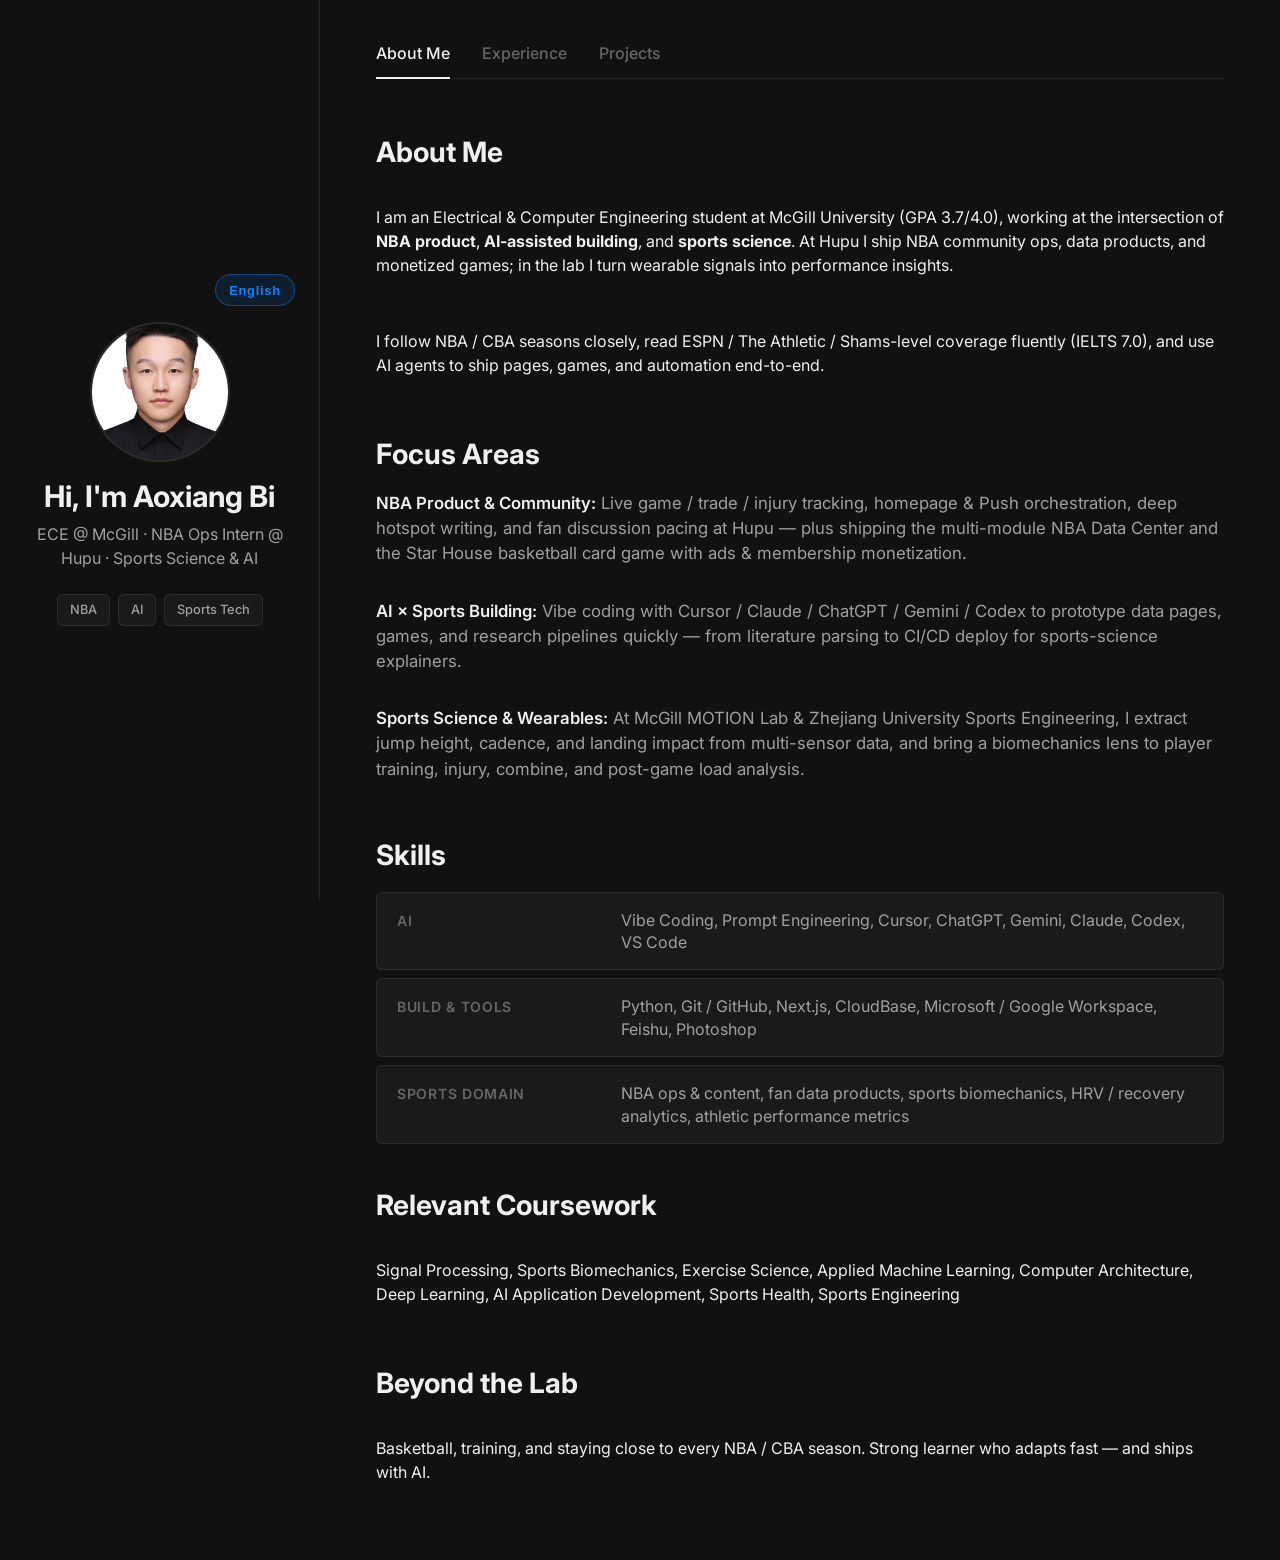
==== commit c856b69e: "Update portfolio to highlight NBA, AI, and sports experience Sync site copy with the latest resume: " ====
--- a/index.html
+++ b/index.html
@@ -3,8 +3,8 @@
 <head>
     <meta charset="UTF-8" />
     <meta name="viewport" content="width=device-width, initial-scale=1" />
-    <title>Bax Portfolio</title>
-    <meta name="description" content="Minimal personal portfolio for Bax" />
+    <title>Aoxiang Bi — NBA · AI · Sports Tech</title>
+    <meta name="description" content="Aoxiang Bi — McGill ECE student building NBA products, AI tools, and sports science systems." />
     <link rel="preconnect" href="https://fonts.googleapis.com" />
     <link rel="preconnect" href="https://fonts.gstatic.com" crossorigin />
     <link href="https://fonts.googleapis.com/css2?family=Inter:wght@300;400;500;600;700&display=swap" rel="stylesheet" />
@@ -12,7 +12,6 @@
 </head>
 <body>
     <div class="layout-container">
-        <!-- Left sidebar with profile -->
         <aside class="profile-sidebar">
             <div class="profile-content">
                 <button class="lang-toggle" id="langToggle" aria-label="Toggle language">English</button>
@@ -21,12 +20,16 @@
                 </div>
                 <div class="profile-info">
                     <h1 class="profile-name" data-en="Hi, I'm Aoxiang Bi" data-zh="你好，我是毕翱翔">Hi, I'm Aoxiang Bi</h1>
-                    <p class="profile-bio" data-en="3rd year Electrical &amp; Computer Engineering Student @ McGill University | Wearable Device Intern @ McGill Motion Lab" data-zh="麦吉尔大学电子与计算机工程专业三年级 | 麦吉尔运动实验室可穿戴设备实习生">3rd year Electrical &amp; Computer Engineering Student @ McGill University | Wearable Device Intern @ McGill Motion Lab</p>
+                    <p class="profile-bio" data-en="ECE @ McGill · NBA Ops Intern @ Hupu · Sports Science &amp; AI" data-zh="麦吉尔 ECE · 虎扑 NBA 赛事运营实习生 · 运动科学 &amp; AI">ECE @ McGill · NBA Ops Intern @ Hupu · Sports Science &amp; AI</p>
+                </div>
+                <div class="profile-tags">
+                    <span class="tag">NBA</span>
+                    <span class="tag">AI</span>
+                    <span class="tag" data-en="Sports Tech" data-zh="体育科技">Sports Tech</span>
                 </div>
             </div>
         </aside>
 
-        <!-- Main content area -->
         <main class="main-content">
 
             <nav class="content-tabs">
@@ -38,37 +41,41 @@
         <section id="about" class="content-section">
             <h2 data-en="About Me" data-zh="关于我">About Me</h2>
             <div class="section-content">
-                <p data-en="I am a third-year Electrical and Computer Engineering student at the University of McGill. I have a solid academic foundation and practical project experience in kinesiology and computer engineering. I am eager to apply my skills to real-world challenges." data-zh="我是麦吉尔大学电子与计算机工程专业三年级学生，具备扎实的学术基础，以及在运动机能学与计算机工程方向的实践项目经验。我渴望将所学技能应用于真实世界的挑战中。">I am a third-year Electrical and Computer Engineering student at the University of McGill. I have a solid academic foundation and practical project experience in kinesiology and computer engineering. I am eager to apply my skills to real-world challenges.</p>
+                <p data-en="I am an Electrical &amp; Computer Engineering student at McGill University (GPA 3.7/4.0), working at the intersection of <strong>NBA product</strong>, <strong>AI-assisted building</strong>, and <strong>sports science</strong>. At Hupu I ship NBA community ops, data products, and monetized games; in the lab I turn wearable signals into performance insights." data-zh="我是麦吉尔大学电子与计算机工程专业学生（GPA 3.7/4.0），长期工作在 <strong>NBA 产品</strong>、<strong>AI 辅助开发</strong>与<strong>运动科学</strong>的交叉地带。在虎扑负责 NBA 社区运营、数据产品与游戏商业化；在实验室用可穿戴信号提取运动表现洞察。">I am an Electrical &amp; Computer Engineering student at McGill University (GPA 3.7/4.0), working at the intersection of <strong>NBA product</strong>, <strong>AI-assisted building</strong>, and <strong>sports science</strong>. At Hupu I ship NBA community ops, data products, and monetized games; in the lab I turn wearable signals into performance insights.</p>
+                <p data-en="I follow NBA / CBA seasons closely, read ESPN / The Athletic / Shams-level coverage fluently (IELTS 7.0), and use AI agents to ship pages, games, and automation end-to-end." data-zh="长期关注 NBA / CBA，具备无障碍阅读 ESPN、The Athletic、Shams 等一线体育媒体的能力（雅思 7.0），并熟练用 AI Agent 端到端交付页面、游戏与自动化流水线。">I follow NBA / CBA seasons closely, read ESPN / The Athletic / Shams-level coverage fluently (IELTS 7.0), and use AI agents to ship pages, games, and automation end-to-end.</p>
             </div>
         </section>
 
-        <section id="project-experience" class="content-section">
-            <h2 data-en="Project Experience" data-zh="项目经历">Project Experience</h2>
+        <section id="focus" class="content-section">
+            <h2 data-en="Focus Areas" data-zh="核心方向">Focus Areas</h2>
             <div class="section-content">
                 <div class="project-entry">
-                    <p><strong class="project-label" data-en="Wearable Technology &amp; Sports Performance Analysis:" data-zh="可穿戴技术与运动表现分析：">Wearable Technology &amp; Sports Performance Analysis:</strong> <span data-en="My experience in wearable systems and sports technology is demonstrated through JumpPro, an IMU-based jump analysis project focused on measuring and evaluating athletic performance. In this project, I worked on motion data acquisition, signal processing, and jump event detection using wearable sensors, transforming raw movement data into meaningful performance metrics. This experience strengthened my understanding of wearable device development, sensor-driven system design, and the application of engineering in sports science and athlete monitoring." data-zh="我在可穿戴系统与运动技术领域的经验体现于 JumpPro 项目——一个基于 IMU 的跳跃分析系统，专注于运动表现的测量与评估。项目中，我负责运动数据采集、信号处理以及基于可穿戴传感器的跳跃事件检测，将原始动作数据转化为有意义的表现指标。这段经历加深了我对可穿戴设备开发、传感器驱动系统设计，以及工程技术在运动科学与运动员监测中应用的理解。">My experience in wearable systems and sports technology is demonstrated through JumpPro, an IMU-based jump analysis project focused on measuring and evaluating athletic performance. In this project, I worked on motion data acquisition, signal processing, and jump event detection using wearable sensors, transforming raw movement data into meaningful performance metrics. This experience strengthened my understanding of wearable device development, sensor-driven system design, and the application of engineering in sports science and athlete monitoring.</span></p>
+                    <p><strong class="project-label" data-en="NBA Product &amp; Community:" data-zh="NBA 产品与社区：">NBA Product &amp; Community:</strong> <span data-en="Live game / trade / injury tracking, homepage &amp; Push orchestration, deep hotspot writing, and fan discussion pacing at Hupu — plus shipping the multi-module <a href=&quot;nba-data-center.html&quot;>NBA Data Center</a> and the Star House basketball card game with ads &amp; membership monetization." data-zh="在虎扑负责比赛、交易、伤病等实时追踪，统筹首页资源位与 Push，撰写深度热点并引导社区讨论节奏；主导建设多模块 <a href=&quot;nba-data-center.html&quot;>NBA 数据中心</a>，以及带广告/会员变现的「球星屋」球星卡游戏。">Live game / trade / injury tracking, homepage &amp; Push orchestration, deep hotspot writing, and fan discussion pacing at Hupu — plus shipping the multi-module <a href="nba-data-center.html">NBA Data Center</a> and the Star House basketball card game with ads &amp; membership monetization.</span></p>
                 </div>
                 <div class="project-entry">
-                    <p><strong class="project-label" data-en="Autonomous Delivery Robot Development:" data-zh="自主配送机器人开发：">Autonomous Delivery Robot Development:</strong> <span data-en="My experience in robotics and embedded systems is demonstrated through a full-stack autonomous delivery robot project, where I worked on integrating hardware and software to enable real-time sensing, decision-making, and movement control. This involved developing the system architecture, interfacing sensors and microcontrollers, and implementing navigation and control logic to support autonomous operation in a delivery scenario. Through this project, I strengthened my skills in embedded development, system integration, and practical robotics design, while gaining hands-on experience in building intelligent hardware systems for real-world applications." data-zh="我在机器人与嵌入式系统领域的经验体现于一个全栈自主配送机器人项目，负责软硬件集成，实现实时感知、决策与运动控制。工作内容涵盖系统架构设计、传感器与微控制器接口开发，以及导航与控制逻辑实现，以支持配送场景中的自主运行。通过该项目，我提升了嵌入式开发、系统集成与实用机器人设计能力，并积累了构建面向真实应用的智能硬件系统的实践经验。">My experience in robotics and embedded systems is demonstrated through a full-stack autonomous delivery robot project, where I worked on integrating hardware and software to enable real-time sensing, decision-making, and movement control. This involved developing the system architecture, interfacing sensors and microcontrollers, and implementing navigation and control logic to support autonomous operation in a delivery scenario. Through this project, I strengthened my skills in embedded development, system integration, and practical robotics design, while gaining hands-on experience in building intelligent hardware systems for real-world applications.</span></p>
+                    <p><strong class="project-label" data-en="AI × Sports Building:" data-zh="AI × 体育产品：">AI × Sports Building:</strong> <span data-en="Vibe coding with Cursor / Claude / ChatGPT / Gemini / Codex to prototype data pages, games, and research pipelines quickly — from literature parsing to CI/CD deploy for sports-science explainers." data-zh="用 Cursor / Claude / ChatGPT / Gemini / Codex 做 vibe coding，快速原型化数据页、游戏与研究流水线——从文献解析到运动科学科普站的 CI/CD 自动上线。">Vibe coding with Cursor / Claude / ChatGPT / Gemini / Codex to prototype data pages, games, and research pipelines quickly — from literature parsing to CI/CD deploy for sports-science explainers.</span></p>
+                </div>
+                <div class="project-entry">
+                    <p><strong class="project-label" data-en="Sports Science &amp; Wearables:" data-zh="运动科学与可穿戴：">Sports Science &amp; Wearables:</strong> <span data-en="At McGill MOTION Lab &amp; Zhejiang University Sports Engineering, I extract jump height, cadence, and landing impact from multi-sensor data, and bring a biomechanics lens to player training, injury, combine, and post-game load analysis." data-zh="在麦吉尔 MOTION 实验室与浙江大学体育工程学院，从多传感器数据提取跳跃高度、步频、落地冲击等指标，并为球员训练/伤病、新秀体测与赛后体能分析提供运动科学视角。">At McGill MOTION Lab &amp; Zhejiang University Sports Engineering, I extract jump height, cadence, and landing impact from multi-sensor data, and bring a biomechanics lens to player training, injury, combine, and post-game load analysis.</span></p>
                 </div>
             </div>
         </section>
 
         <section id="skills" class="content-section">
-            <h2 data-en="Technical Skills" data-zh="技术技能">Technical Skills</h2>
+            <h2 data-en="Skills" data-zh="技能">Skills</h2>
             <div class="section-content">
                 <div class="skills-list">
                     <div class="skill-row">
-                        <span class="skill-label" data-en="Languages" data-zh="编程语言">Languages</span>
-                        <span class="skill-value">C/C++, Python (Pandas / Sklearn), MATLAB, Java, Linux, Git</span>
+                        <span class="skill-label" data-en="AI" data-zh="AI">AI</span>
+                        <span class="skill-value">Vibe Coding, Prompt Engineering, Cursor, ChatGPT, Gemini, Claude, Codex, VS Code</span>
                     </div>
                     <div class="skill-row">
-                        <span class="skill-label" data-en="Hardware &amp; Embedded" data-zh="硬件与嵌入式">Hardware &amp; Embedded</span>
-                        <span class="skill-value">FPGA (Verilog / Quartus), PCB Design (Altium), Microcontrollers (ESP32 / MSP430), Oscilloscope Debugging</span>
+                        <span class="skill-label" data-en="Build &amp; Tools" data-zh="开发与工具">Build &amp; Tools</span>
+                        <span class="skill-value">Python, Git / GitHub, Next.js, CloudBase, Microsoft / Google Workspace, Feishu, Photoshop</span>
                     </div>
                     <div class="skill-row">
-                        <span class="skill-label" data-en="Sports Science" data-zh="运动科学">Sports Science</span>
-                        <span class="skill-value">Gait Analysis, Biomechanical Modeling, Wearable Devices, Motion Prediction Models, Data Validation</span>
+                        <span class="skill-label" data-en="Sports Domain" data-zh="体育领域">Sports Domain</span>
+                        <span class="skill-value" data-en="NBA ops &amp; content, fan data products, sports biomechanics, HRV / recovery analytics, athletic performance metrics" data-zh="NBA 运营与内容、球迷数据产品、运动生物力学、HRV / 恢复评估、运动表现指标">NBA ops &amp; content, fan data products, sports biomechanics, HRV / recovery analytics, athletic performance metrics</span>
                     </div>
                 </div>
             </div>
@@ -77,14 +84,14 @@
         <section id="coursework" class="content-section">
             <h2 data-en="Relevant Coursework" data-zh="相关课程">Relevant Coursework</h2>
             <div class="section-content">
-                <p data-en="Signal Processing, Biomechanics, Exercise Physiology, Applied Machine Learning, Analog Electronics, RF Design, Computer Architecture, Operating Systems, Embedded Development" data-zh="信号处理、生物力学、运动生理学、应用机器学习、模拟电子学、射频设计、计算机体系结构、操作系统、嵌入式开发">Signal Processing, Biomechanics, Exercise Physiology, Applied Machine Learning, Analog Electronics, RF Design, Computer Architecture, Operating Systems, Embedded Development</p>
+                <p data-en="Signal Processing, Sports Biomechanics, Exercise Science, Applied Machine Learning, Computer Architecture, Deep Learning, AI Application Development, Sports Health, Sports Engineering" data-zh="信号处理、运动生物力学、运动人体科学、应用机器学习、计算机体系结构、深度学习、AI 应用开发、运动健康、体育工程">Signal Processing, Sports Biomechanics, Exercise Science, Applied Machine Learning, Computer Architecture, Deep Learning, AI Application Development, Sports Health, Sports Engineering</p>
             </div>
         </section>
 
-        <section id="beyond-engineering" class="content-section">
-            <h2 data-en="Beyond Engineering" data-zh="工程之外">Beyond Engineering</h2>
+        <section id="beyond" class="content-section">
+            <h2 data-en="Beyond the Lab" data-zh="兴趣爱好">Beyond the Lab</h2>
             <div class="section-content">
-                <p data-en="Out of engineering, I enjoy staying active by playing basketball, working out, and running. I also maintain a disciplined daily regimen of personal health and fitness management, and I like to enhance my creativity through music." data-zh="工程之外，我喜欢通过打篮球、健身和跑步保持活力。我也坚持规律的日常健康管理，并通过音乐来激发创造力。">Out of engineering, I enjoy staying active by playing basketball, working out, and running. I also maintain a disciplined daily regimen of personal health and fitness management, and I like to enhance my creativity through music.</p>
+                <p data-en="Basketball, training, and staying close to every NBA / CBA season. Strong learner who adapts fast — and ships with AI." data-zh="热爱篮球与健身，长期跟随 NBA / CBA 赛季。学习与适应能力强，擅长用 AI 把想法快速做成产品。">Basketball, training, and staying close to every NBA / CBA season. Strong learner who adapts fast — and ships with AI.</p>
             </div>
         </section>
 
--- a/styles/main.css
+++ b/styles/main.css
@@ -542,11 +542,80 @@
     border-bottom: 1px solid var(--border);
 }
 
+.project-card-img--nba {
+    background: linear-gradient(135deg, #1a0a0a 0%, #4a1208 45%, #c8102e 100%);
+}
+
+.project-card-img--star {
+    background: linear-gradient(135deg, #0f172a 0%, #1e3a5f 50%, #f38507 100%);
+}
+
+.project-card-img--hrv {
+    background: linear-gradient(135deg, #0b1f17 0%, #14532d 55%, #22c55e 100%);
+}
+
 .project-card-img-label {
     font-size: 1.25rem;
     font-weight: 700;
-    color: var(--text-muted);
+    color: #fff;
+    letter-spacing: 0.08em;
+    opacity: 0.92;
+}
+
+.project-card-tags {
+    margin: 0;
+    font-size: 0.75rem;
+    font-weight: 600;
     letter-spacing: 0.04em;
+    text-transform: uppercase;
+    color: var(--accent);
+}
+
+/* Experience showcase link to live deliverable */
+.showcase-card {
+    display: block;
+    padding: 1.25rem 1.4rem;
+    border-radius: var(--radius-md);
+    border: 1px solid rgba(10, 132, 255, 0.28);
+    background: linear-gradient(145deg, rgba(10, 132, 255, 0.1), rgba(200, 16, 46, 0.08));
+    transition: border-color 0.2s ease, transform 0.2s ease, background 0.2s ease;
+}
+
+.showcase-card:hover {
+    border-color: rgba(10, 132, 255, 0.55);
+    transform: translateY(-2px);
+    background: linear-gradient(145deg, rgba(10, 132, 255, 0.16), rgba(200, 16, 46, 0.12));
+}
+
+.showcase-card-badge {
+    display: inline-block;
+    margin-bottom: 0.55rem;
+    padding: 0.2rem 0.55rem;
+    border-radius: 4px;
+    font-size: 0.68rem;
+    font-weight: 700;
+    letter-spacing: 0.08em;
+    color: #fff;
+    background: #c8102e;
+}
+
+.showcase-card h4 {
+    margin: 0 0 0.45rem 0;
+    font-size: 1.15rem;
+    color: var(--text-primary);
+}
+
+.showcase-card p {
+    margin: 0 0 0.85rem 0;
+    font-size: 0.95rem;
+    color: var(--text-secondary);
+    line-height: 1.55;
+}
+
+.showcase-card-cta {
+    font-size: 0.9rem;
+    font-weight: 600;
+    color: var(--accent);
 }
 
 .project-card-body {
